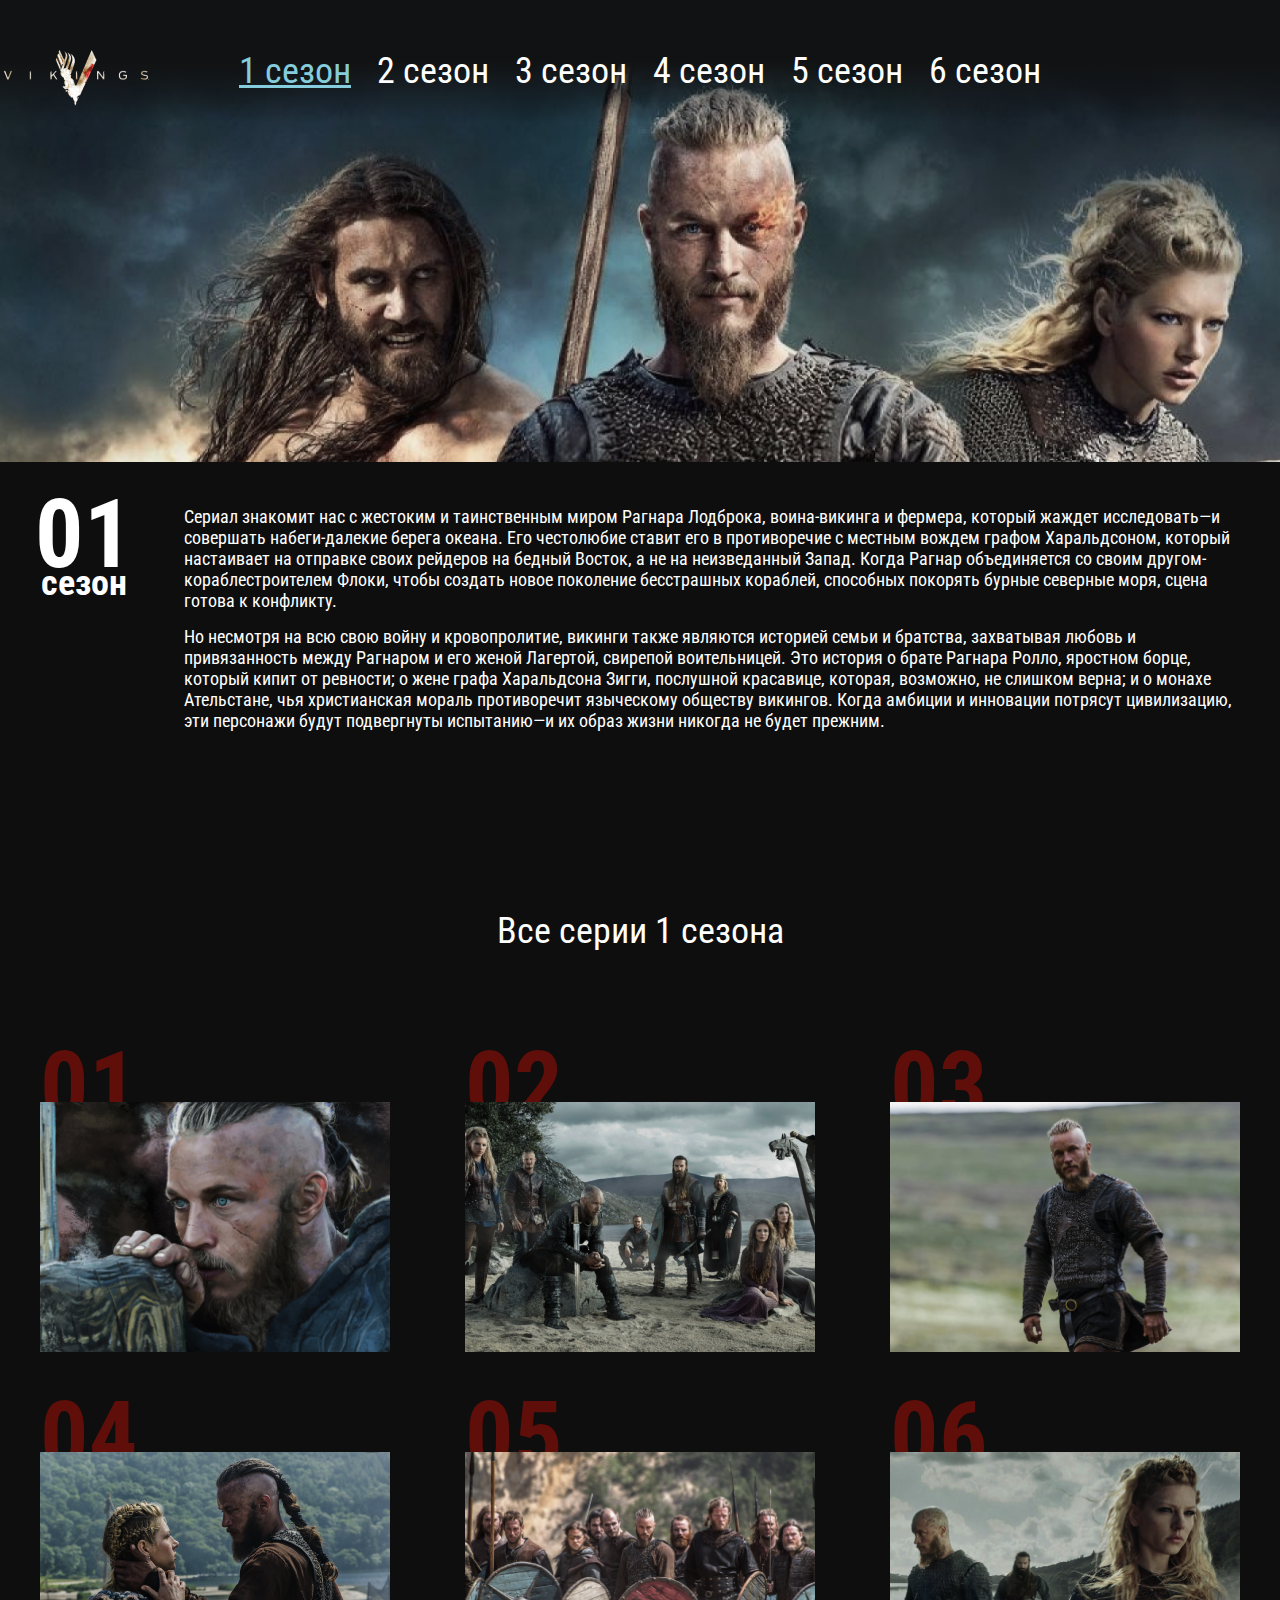
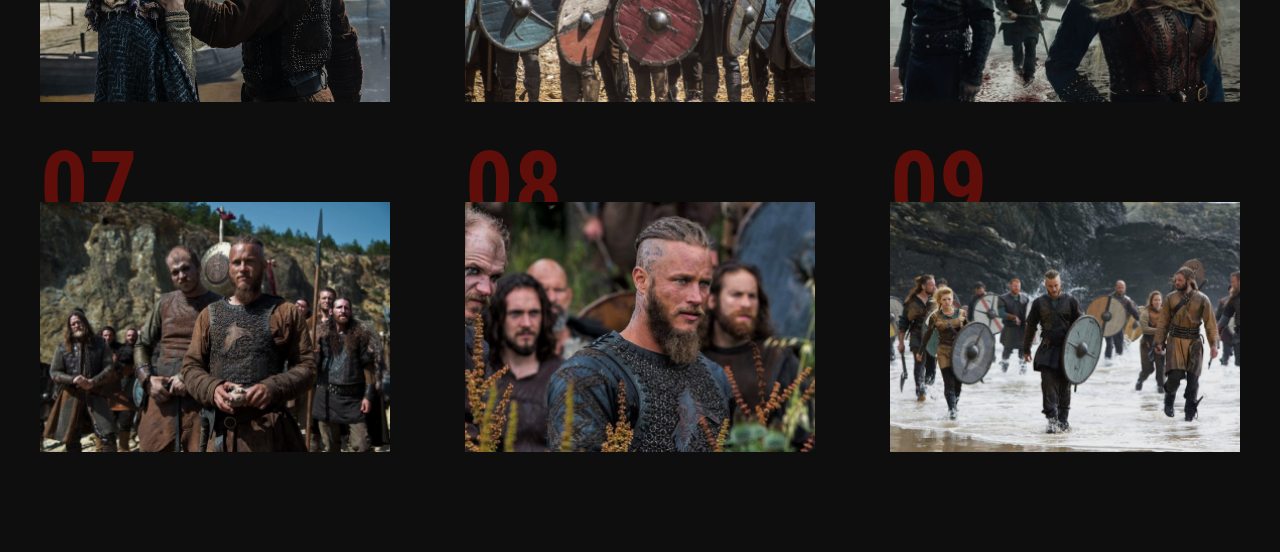
==== season-1.html @ 21c7c8d6 "second day/video of marathon" ====
<!DOCTYPE html>
<html lang="ru">

<head>
    <meta charset="UTF-8">
    <meta name="viewport" content="width=device-width, initial-scale=1.0">
    <meta http-equiv="X-UA-Compatible" content="ie=edge">
    <title>Document</title>
    <link rel="preconnect" href="https://fonts.gstatic.com">
    <link href="https://fonts.googleapis.com/css2?family=Roboto+Condensed:ital,wght@0,400;0,700;1,300&display=swap"
        rel="stylesheet">
    <link rel="stylesheet" href="css/reset.css">
    <link rel="stylesheet" href="css/jquery.fancybox.css">
    <link rel="stylesheet" href="css/style.css">
</head>

<body>
    <header class="page-header">
        <nav class="menu">
            <div class="menu__container">
                <a class="page-logo" href="index.html">
                    <img src="./images/page-logo.png" alt="">
                </a>
                <ul class="menu__list">
                    <li class="menu__list-item">
                        <a class="menu__list-link menu__list-link--active" href="#">1 сезон</a>
                    </li>
                    <li class="menu__list-item">
                        <a class="menu__list-link" href="#">2 сезон</a>
                    </li>
                    <li class="menu__list-item">
                        <a class="menu__list-link" href="#">3 сезон</a>
                    </li>
                    <li class="menu__list-item">
                        <a class="menu__list-link" href="#">4 сезон</a>
                    </li>
                    <li class="menu__list-item">
                        <a class="menu__list-link" href="#">5 сезон</a>
                    </li>
                    <li class="menu__list-item">
                        <a class="menu__list-link" href="#">6 сезон</a>
                    </li>
                </ul>
            </div>
        </nav>
        <div class="season-info">
            <div class="season-info__num">
                01
                <span>сезон</span>
            </div>
            <div class="season-info__text">
                <p>Сериал знакомит нас с жестоким и таинственным миром Рагнара Лодброка, воина-викинга и фермера,
                    который жаждет исследовать—и совершать набеги-далекие берега океана. Его честолюбие ставит его в
                    противоречие с местным вождем графом Харальдсоном, который настаивает на отправке своих рейдеров на
                    бедный Восток, а не на неизведанный Запад. Когда Рагнар объединяется со своим
                    другом-кораблестроителем Флоки, чтобы создать новое поколение бесстрашных кораблей, способных
                    покорять бурные северные моря, сцена готова к конфликту.

                <p>Но несмотря на всю свою войну и кровопролитие, викинги также являются историей семьи и братства,
                    захватывая любовь и привязанность между Рагнаром и его женой Лагертой, свирепой воительницей. Это
                    история о брате Рагнара Ролло, яростном борце, который кипит от ревности; о жене графа Харальдсона
                    Зигги, послушной красавице, которая, возможно, не слишком верна; и о монахе Ательстане, чья
                    христианская мораль противоречит языческому обществу викингов. Когда амбиции и инновации потрясут
                    цивилизацию, эти персонажи будут подвергнуты испытанию—и их образ жизни никогда не будет прежним.
                </p>
                </p>
            </div>
        </div>
    </header>

    <section class="seasons section-page">
        <div class="container">
            <h3 class="title">
                Все серии 1 сезона
            </h3>
            <ol class="seasons__inner">
                <li class="seasons__item" style=" background-image: url('images/season-1-1.png');">
                    <a class="seasons__link" data-fancybox="gallery"
                        href="https://www.youtube.com/watch?v=9GgxinPwAGc&ab_channel=RewatchAgain?autoplay=0?autoplay=0">Смотреть</a>
                </li>
                <li class="seasons__item" style=" background-image: url('images/season-1-2.png');">
                    <a class="seasons__link" data-fancybox="gallery"
                        href="https://www.youtube.com/watch?v=9GgxinPwAGc&ab_channel=RewatchAgain?autoplay=0?autoplay=0">Смотреть</a>
                </li>
                <li class="seasons__item" style=" background-image: url('images/season-1-3.png');">
                    <a class="seasons__link" data-fancybox="gallery"
                        href="https://www.youtube.com/watch?v=9GgxinPwAGc&ab_channel=RewatchAgain?autoplay=0?autoplay=0">Смотреть</a>
                </li>
                <li class="seasons__item" style=" background-image: url('images/season-1-4.png');">
                    <a class="seasons__link" data-fancybox="gallery"
                        href="https://www.youtube.com/watch?v=9GgxinPwAGc&ab_channel=RewatchAgain?autoplay=0?autoplay=0">Смотреть</a>
                </li>
                <li class="seasons__item" style=" background-image: url('images/season-1-5.png');">
                    <a class="seasons__link" data-fancybox="gallery"
                        href="https://www.youtube.com/watch?v=9GgxinPwAGc&ab_channel=RewatchAgain?autoplay=0?autoplay=0">Смотреть</a>
                </li>
                <li class="seasons__item" style=" background-image: url('images/season-1-6.png');">
                    <a class="seasons__link" data-fancybox="gallery"
                        href="https://www.youtube.com/watch?v=9GgxinPwAGc&ab_channel=RewatchAgain?autoplay=0?autoplay=0">Смотреть</a>
                </li>
                <li class="seasons__item" style=" background-image: url('images/season-1-7.png');">
                    <a class="seasons__link" data-fancybox="gallery"
                        href="https://www.youtube.com/watch?v=9GgxinPwAGc&ab_channel=RewatchAgain?autoplay=0?autoplay=0">Смотреть</a>
                </li>
                <li class="seasons__item" style=" background-image: url('images/season-1-8.png');">
                    <a class="seasons__link" data-fancybox="gallery"
                        href="https://www.youtube.com/watch?v=9GgxinPwAGc&ab_channel=RewatchAgain?autoplay=0?autoplay=0">Смотреть</a>
                </li>
                <li class="seasons__item" style=" background-image: url('images/season-1-9.png');">
                    <a class="seasons__link" data-fancybox="gallery"
                        href="https://www.youtube.com/watch?v=9GgxinPwAGc&ab_channel=RewatchAgain?autoplay=0?autoplay=0">Смотреть</a>
                </li>
            </ol>
        </div>
    </section>

    <script src="https://ajax.googleapis.com/ajax/libs/jquery/3.4.1/jquery.min.js"></script>
    <script src="js/jquery.fancybox.min.js"></script>
    <script src="js/main.js"></script>
</body>

</html>
---- css/style.css ----
* {
    box-sizing: border-box;
}

body {
    background-color: #0E0E0E;
    color: #ffffff;
    font-weight: 400;
    font-family: 'Roboto Condensed', sans-serif;
    font-size: 18px;
    line-height: 21px;
}

a {
    color: inherit;
    text-decoration: none;
}

ul {
    list-style: none;
}

.container {
    max-width: 1220px;
    padding: 0 10px;
    margin: 0 auto;
}

.section-page {
    padding: 100px 0;
}

.title {
    text-align: center;
    margin-bottom: 100px;
    font-size: 36px;
    line-height: 42px;
    font-weight: 400;
}

.header {
    height: 100vh;

    background-image: url('../images/header-bg.jpg');

    background-size: cover;
    background-repeat: no-repeat;
    background-position: center 50px;
    text-align: center;
}

.header::after {
    content: '';
    position: absolute;
    height: 70px;
    bottom: 0;
    left: 0;
    width: 100%;
    background: linear-gradient(180deg, #0E0E0E 0%, rgba(17, 17, 17, 0.850295) 16.53%, rgba(32, 31, 33, 0) 100%);
    transform: rotate(180deg);
}

.menu {
    position: relative;
    background: linear-gradient(180deg, #111213 0%, #111213 43.62%, rgba(32, 31, 33, 0) 86.33%);
    padding: 50px 0 50px;

}

.menu__list {
    display: flex;
    justify-content: center;
}


.menu__list-item {
    padding: 0 13px;
}

.menu__list-link {
    font-size: 36px;
    line-height: 42px;
}

.menu__list-link:hover,
.menu__list-link--active {
    color: #85CCDC;
    text-decoration: underline;
}

.logo {
    padding-top: 178px;
}

.about__inner {
    display: flex;
}

.about__info {
    width: 375px;
    margin-right: 50px;
    flex: none;
}

.about__info-item {
    margin-bottom: 25px;
    color: #E5E5E5;
}

.about__info-item span {
    display: block;
}

.about__text p {
    margin-bottom: 25px;
}

.video {
    background-image: url('../images/video-bg.jpg');
    height: 100vh;
    background-size: cover;
    background-repeat: no-repeat;
    background-position: center center;
    text-align: right;
}

.video__text {

    font-style: italic;
    font-weight: 300;
    font-size: 72px;
    line-height: 84px;
    color: #85CCDC;

    padding-top: 444px;
    margin-bottom: 40px;
}

.video__text span {
    display: block;
    padding-right: 285px;
}

.video__btn {
    padding-left: 112px;
    position: relative;
    margin-right: 230px;

}

.video__btn::before {
    content: '';
    position: absolute;
    width: 100px;
    height: 100px;
    top: -40px;
    left: 0;
    background-image: url('../images/youtube.svg');
}

.seasons__inner {
    display: grid;
    grid-template-columns: 1fr 1fr 1fr;
    grid-gap: 100px 75px;

    counter-reset: counter;

    padding-top: 50px;
}

.seasons__item {
    width: 350px;
    height: 250px;
    list-style: none;
    background-repeat: no-repeat;
    background-position: center center;
    background-size: cover;
    position: relative;

    display: flex;
    align-items: center;
    justify-content: center;
}

.seasons__item:hover .seasons__link {
    opacity: 1;
}

.seasons__item::before {
    content: '0'counter(counter);
    counter-increment: counter;
    position: absolute;
    font-weight: bold;
    font-size: 96px;
    line-height: 112px;
    color: #600E09;
    left: 0;
    top: -72px;
    z-index: -1;
}


.seasons__item:hover::after {
    content: '';
    position: absolute;
    top: 0;
    left: 0;
    right: 0;
    bottom: 0;
    background: rgba(14, 14, 14, .8);
    transition: all .3s;
}

.seasons__link {
    font-size: 36px;
    line-height: 42px;
    padding: 12px 78px 11px;
    background-color: #0E0E0E;
    opacity: 0;
    transition: all .3s;
    z-index: 2;
}

.heroes__inner {
    display: flex;
    justify-content: space-between;
}

.heroes__slider-img {
    max-width: 775px;
}

.slick-btn {
    position: absolute;
    top: 50%;
    transform: translateY(-50%);
    z-index: 5;
    border: none;
    background: transparent;
    cursor: pointer;
    outline: none;
}

.slick-prev {
    left: 38px;
}

.slick-next {
    right: 38px;
}

.heroes__slider-text {
    max-width: 350px;
}

.heroes__name {
    font-style: italic;
    font-weight: 300;
    font-size: 72px;
    line-height: 84px;
    color: #85CCDC;
    margin-bottom: 44px;
}

.heroes__text p {
    margin-bottom: 15px;
}

.copy {
    padding: 14px 0 15px;
    text-align: center;
}

/*start season-1*/

.page-header {
    background-image: url('../images/season-1-bg.png');
    background-repeat: no-repeat;
    background-position: center center;
    background-size: cover;
    height: 90vh;
    position: relative;
}

.menu__container {
    max-width: 1385px;
    margin: 0 auto;
    position: relative;
}

.page-logo {
    position: absolute;
    left: 0;
}

.season-info {
    position: absolute;
    max-width: 1385px;
    display: flex;
    padding: 44px 47px 64px 35px;
    background-color: #0E0E0E;
    bottom: 0;
    left: 0;
    right: 0;
    margin: 0 auto;
}

.season-info__num {
    font-weight: bold;
    font-size: 96px;
    line-height: 56px;
    color: #FFFFFF;
    text-align: center;
    margin-right: 51px;
}

.season-info__num span {
    display: block;
    font-size: 36px;
    line-height: 42px;

}

.season-info__text p {
    margin-bottom: 15px;
}



/*end season-1*/
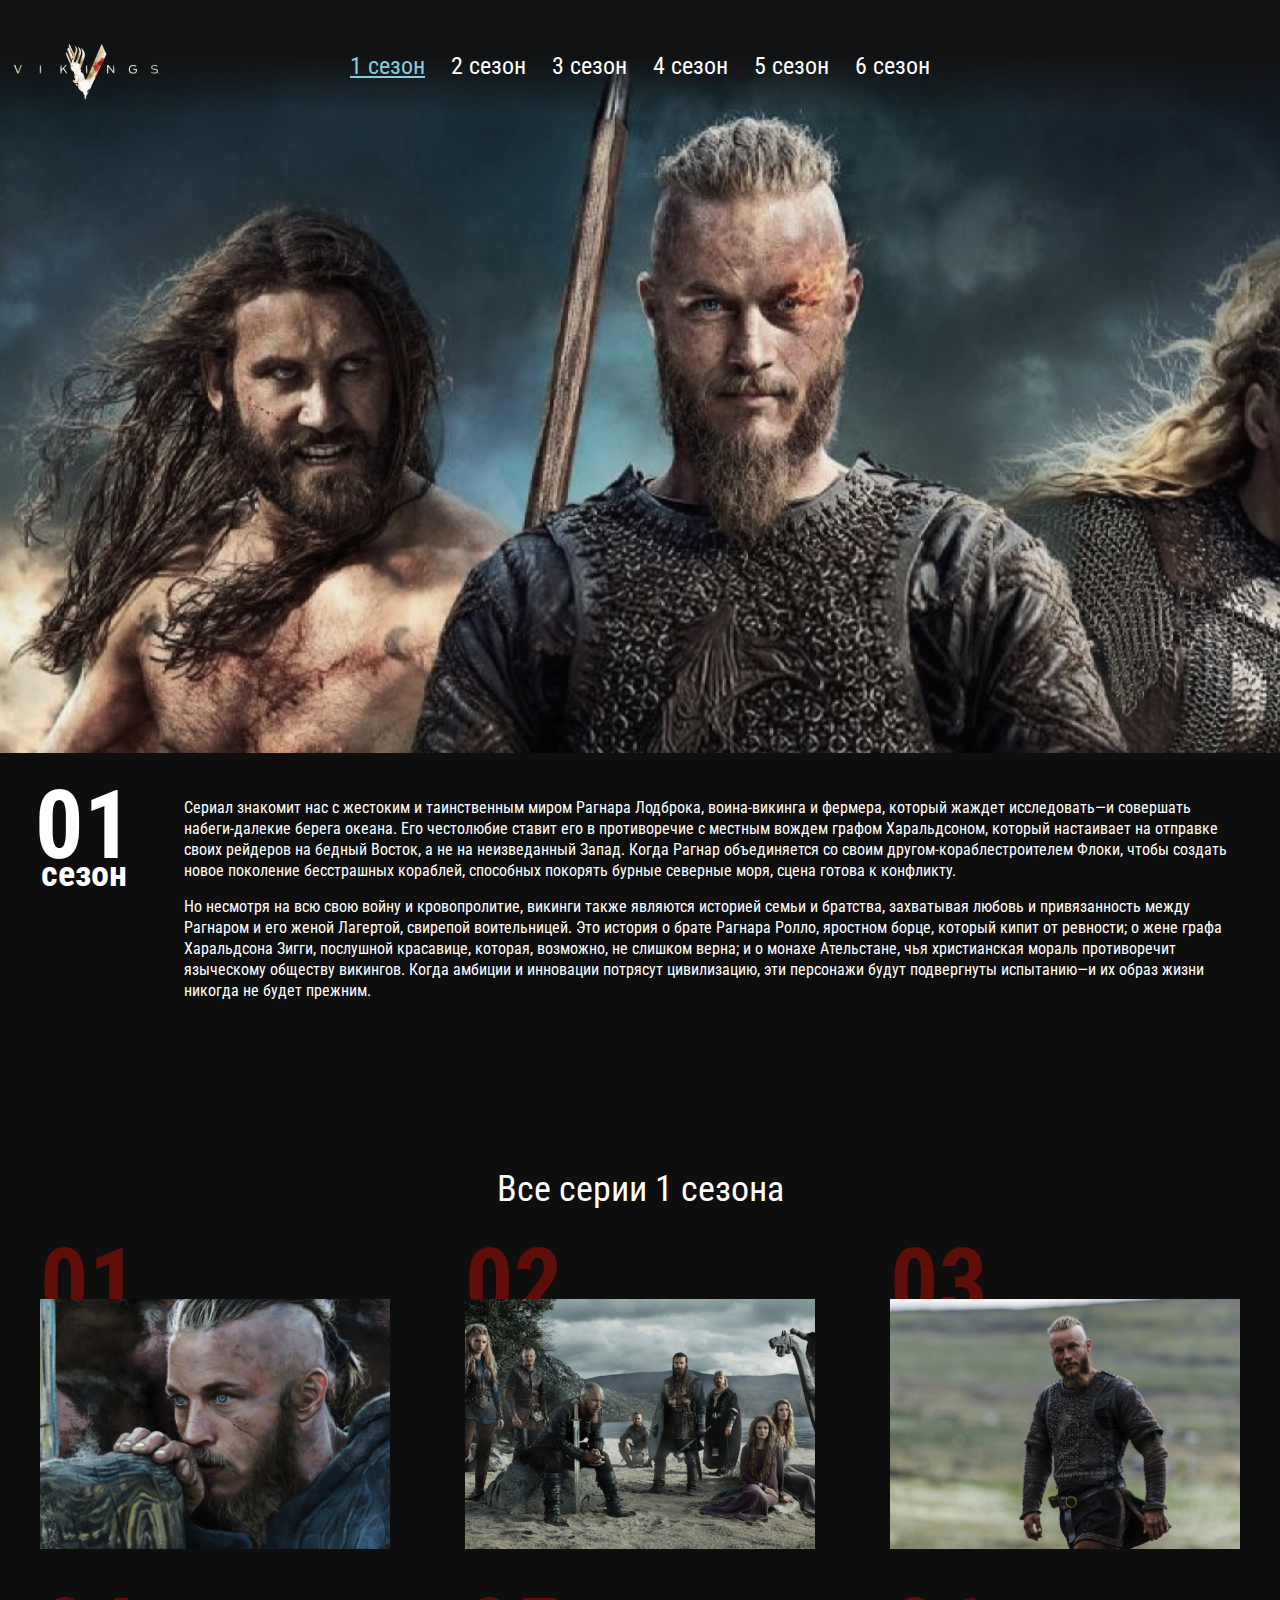
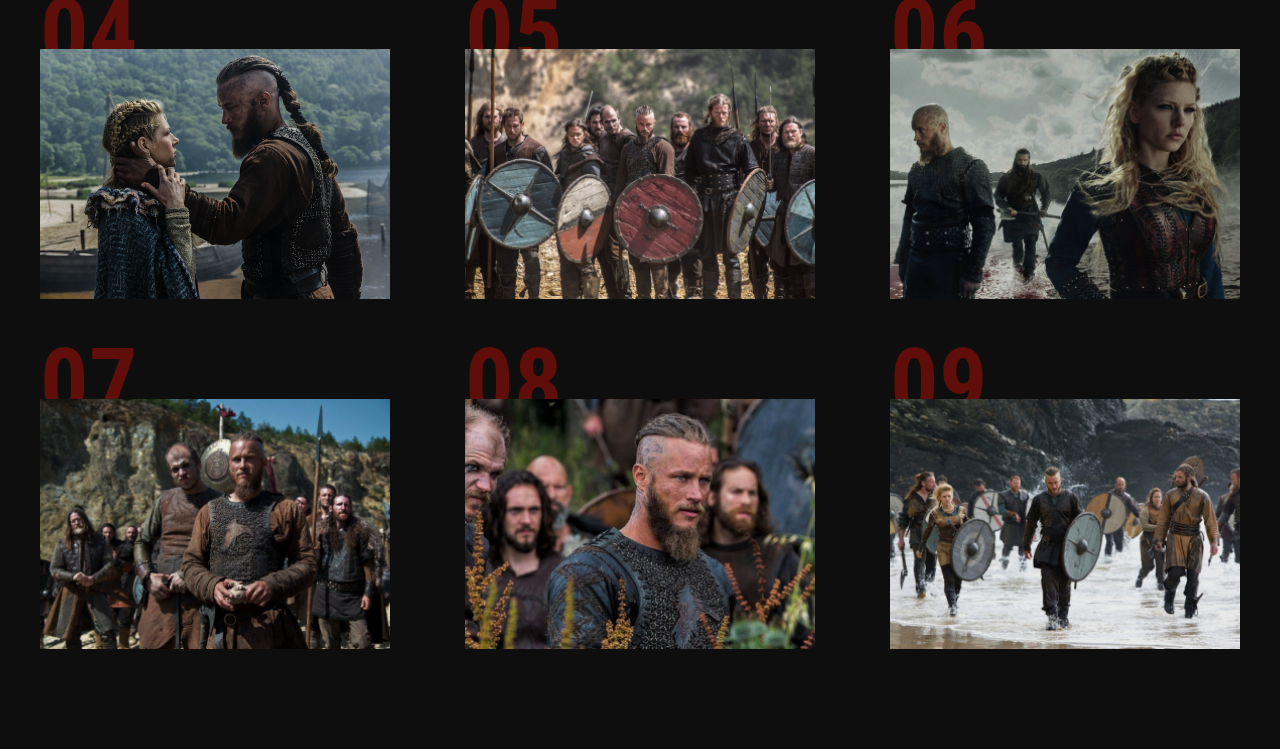
==== commit 47061ac3: "third day adaptive" ====
--- a/season-1.html
+++ b/season-1.html
@@ -17,6 +17,7 @@
 <body>
     <header class="page-header">
         <nav class="menu">
+            <button class="menu__btn"><span></span></button>
             <div class="menu__container">
                 <a class="page-logo" href="index.html">
                     <img src="./images/page-logo.png" alt="">
--- a/css/style.css
+++ b/css/style.css
@@ -67,6 +67,10 @@
 
 }
 
+.menu__btn {
+    display: none;
+}
+
 .menu__list {
     display: flex;
     justify-content: center;
@@ -89,7 +93,7 @@
 }
 
 .logo {
-    padding-top: 178px;
+    padding-top: 17vh;
 }
 
 .about__inner {
@@ -132,7 +136,7 @@
     line-height: 84px;
     color: #85CCDC;
 
-    padding-top: 444px;
+    padding-top: 45vh;
     margin-bottom: 40px;
 }
 
@@ -160,7 +164,7 @@
 
 .seasons__inner {
     display: grid;
-    grid-template-columns: 1fr 1fr 1fr;
+    grid-template-columns: repeat(auto-fill, minmax(284px, 1fr));
     grid-gap: 100px 75px;
 
     counter-reset: counter;
@@ -169,7 +173,6 @@
 }
 
 .seasons__item {
-    width: 350px;
     height: 250px;
     list-style: none;
     background-repeat: no-repeat;
@@ -199,6 +202,9 @@
     z-index: -1;
 }
 
+.seasons__item:nth-child(n+10)::before {
+    content: counter(counter);
+}
 
 .seasons__item:hover::after {
     content: '';
@@ -325,6 +331,234 @@
     margin-bottom: 15px;
 }
 
-
-
-/*end season-1*/+/*end season-1*/
+
+/*start media*/
+@media (max-width: 1420px) {
+    .page-logo {
+        left: 10px;
+        top: -6px;
+    }
+
+}
+
+@media (max-width: 1366px) {
+    .logo__img {
+        width: 50%;
+    }
+
+    .menu__list-link {
+        font-size: 24px;
+        line-height: 32px;
+    }
+
+    .about__info {
+        width: 250px;
+    }
+
+    .title {
+        margin-bottom: 50px;
+        line-height: 19px;
+    }
+
+    body {
+        font-size: 16px;
+
+    }
+
+    .page-header {
+        height: 120vh;
+    }
+}
+
+@media (max-width: 1200px) {
+    .heroes__inner {
+        display: block;
+
+    }
+
+    .heroes__slider-text {
+        max-width: 100%;
+        padding-top: 50px;
+    }
+
+    .heroes__slider-img {
+        max-width: 100%;
+    }
+}
+
+@media (max-width: 1088px) {
+    .seasons__item {
+        height: 340px;
+    }
+}
+
+@media (max-width: 992px) {
+    .page-logo {
+        display: none;
+    }
+}
+
+@media (max-width: 768px) {
+
+    .about__inner,
+    .season-info {
+        display: block;
+    }
+
+    .season-info {
+        padding: 30px 10px 0px 10px;
+    }
+
+    .season-info__num {
+        text-align: left;
+        font-size: 50px;
+        line-height: 26px;
+        margin-bottom: 15px;
+    }
+
+    .season-info__num span {
+        font-size: 25px;
+        line-height: 32px;
+    }
+
+    .title {
+        margin-bottom: 50px;
+        font-size: 28px;
+        line-height: 36px;
+    }
+
+    .section-page {
+        padding: 50px 0;
+    }
+
+    .video__text {
+        font-size: 48px;
+        line-height: 56px;
+    }
+
+    .video__text span {
+        padding-right: 200px;
+    }
+
+    .video__btn {
+        margin-right: 0;
+        padding-left: 62px;
+    }
+
+    .video__btn::before {
+        width: 50px;
+        height: 50px;
+        background-size: cover;
+        top: -16px;
+    }
+
+    .seasons__inner {
+        grid-gap: 80px 35px;
+    }
+
+    .heroes__name {
+        font-size: 46px;
+        line-height: 56px;
+        margin-bottom: 25px;
+    }
+}
+
+@media (max-width: 640px) {
+    .menu {
+        padding: 0;
+        background: linear-gradient(180deg, #111213 0%, #111213 10%, rgba(32, 31, 33, 0) 86.33%);
+        text-align: center;
+    }
+
+    .menu__btn {
+        display: block;
+        height: 40px;
+        width: 50px;
+        cursor: pointer;
+        position: absolute;
+        right: 10px;
+        top: 20px;
+        z-index: 10;
+        display: flex;
+        align-items: center;
+        background-color: transparent;
+        border: 0;
+        padding: 0;
+        outline: none;
+    }
+
+    .menu__btn span {
+        background-color: white;
+        height: 5px;
+        width: 100%;
+    }
+
+    .menu__btn::before,
+    .menu__btn::after {
+        content: "";
+        width: 100%;
+        height: 5px;
+        position: absolute;
+        background-color: white;
+    }
+
+    .menu__btn::before {
+        top: 0;
+        left: 0;
+    }
+
+    .menu__btn::after {
+        bottom: 0;
+        left: 0;
+    }
+
+
+    .menu__list {
+        display: block;
+        transform: translateY(-130%);
+        transition: all .3s;
+    }
+
+    .menu__list.menu__list--active {
+        transform: translateY(0);
+        padding: 100px 0 50px;
+        background: #0e0e0e;
+    }
+
+    .menu__list-link {
+        display: block;
+        padding: 10px 0;
+    }
+
+    .page-header {
+        height: 160vh;
+    }
+
+    .page-logo {
+        display: block;
+        z-index: 11;
+        top: 22px;
+    }
+
+    .logo {
+        padding-top: 21vh;
+    }
+
+}
+
+@media (max-width: 640px) {
+    .seasons__item {
+        height: 203px;
+    }
+}
+
+
+@media (max-width: 374px) {
+    .page-header {
+        height: 200vh;
+    }
+
+}
+
+/*end media*/